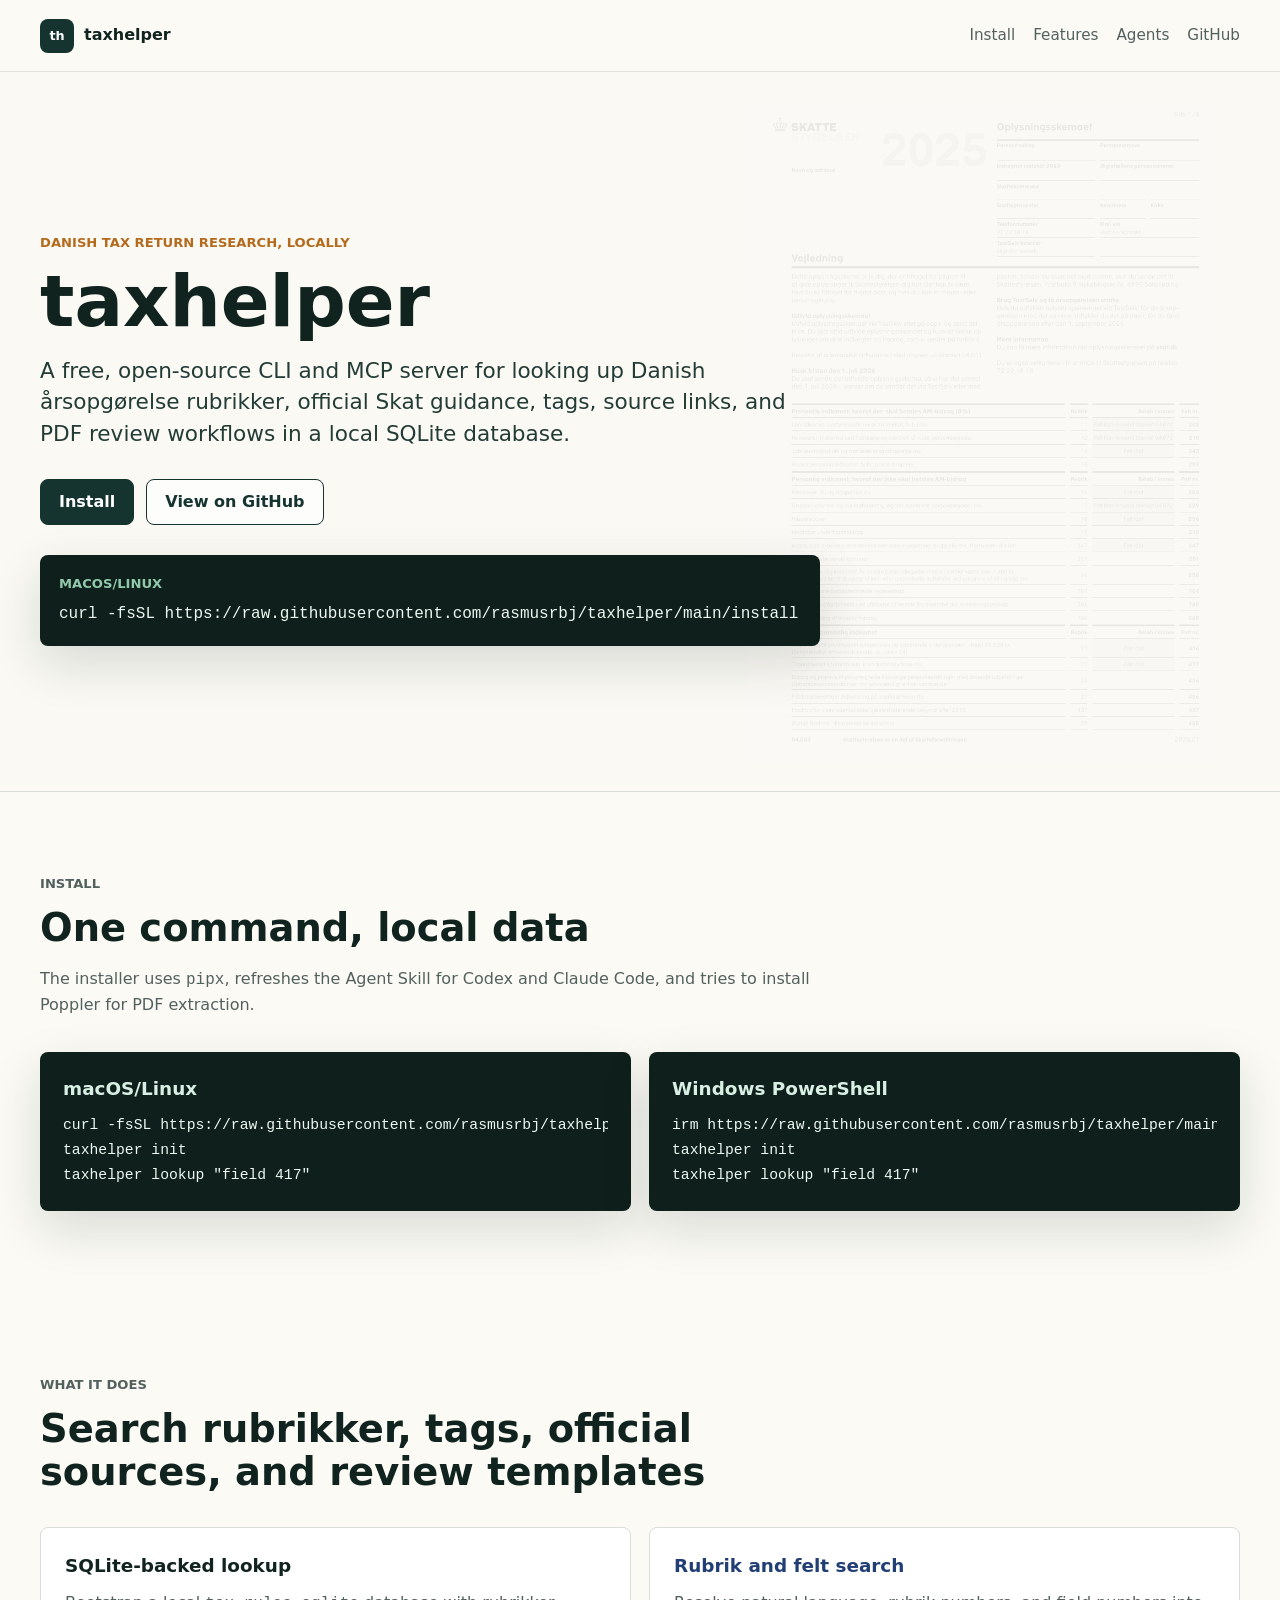
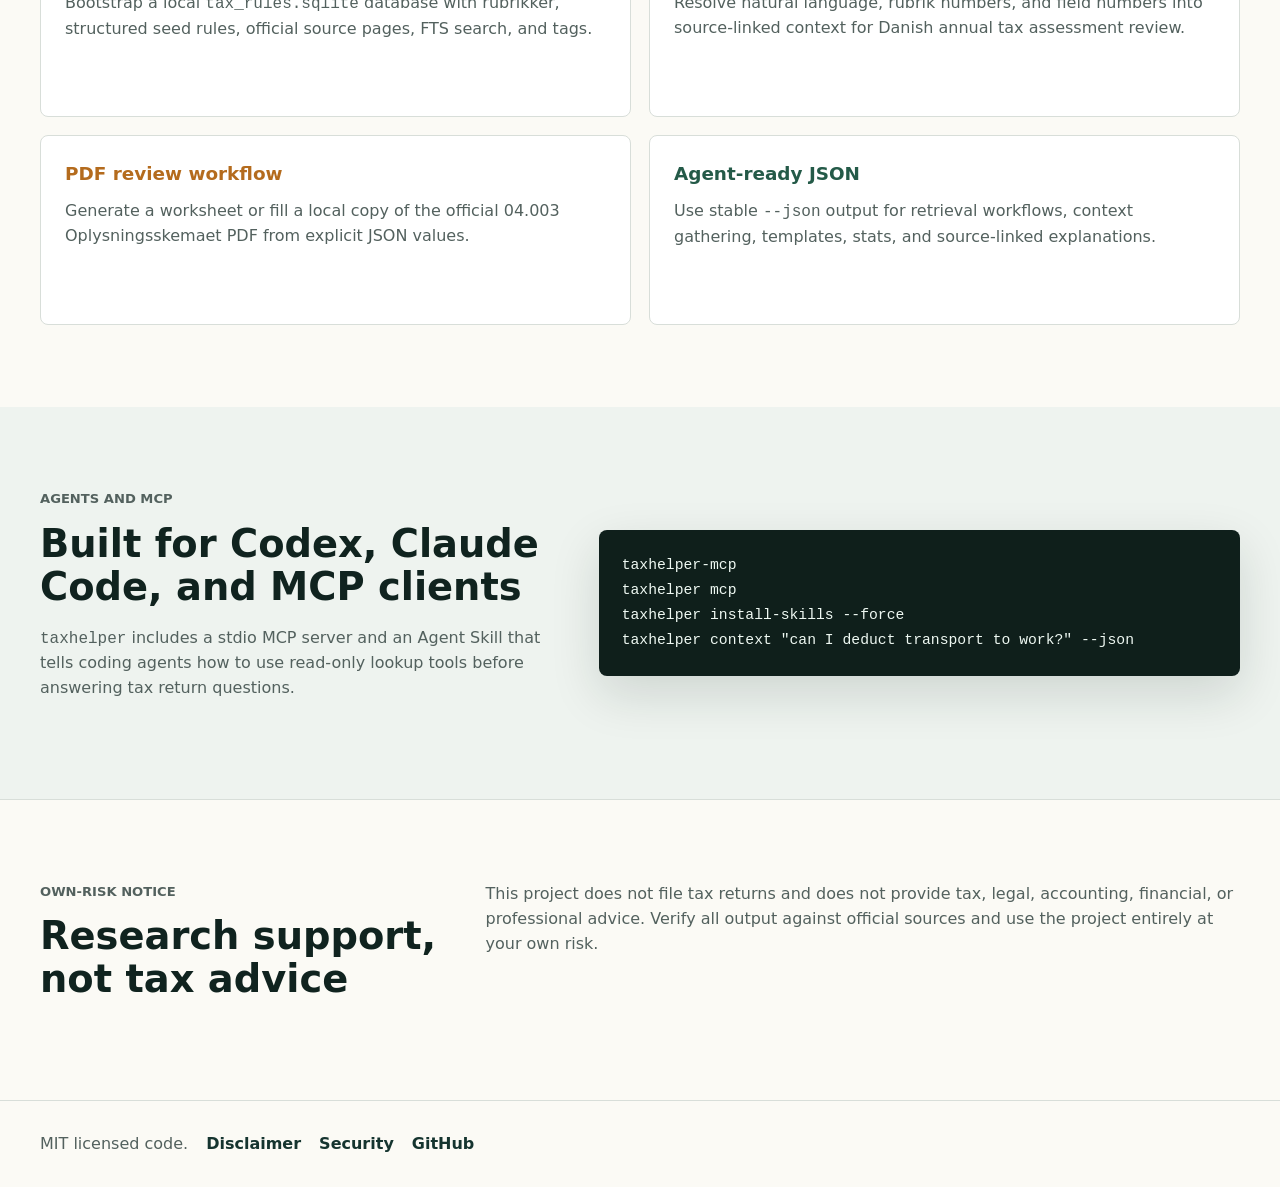
==== docs/index.html @ 37aed1f1 "Add GitHub Pages website" ====
<!doctype html>
<html lang="en">
  <head>
    <meta charset="utf-8" />
    <meta name="viewport" content="width=device-width, initial-scale=1" />
    <title>taxhelper | Danish årsopgørelse CLI and MCP server</title>
    <meta
      name="description"
      content="A local SQLite CLI and MCP server for understanding Danish årsopgørelse rubrikker, official Skat guidance, and PDF review workflows."
    />
    <meta property="og:title" content="taxhelper" />
    <meta
      property="og:description"
      content="Local SQLite CLI and MCP server for Danish årsopgørelse lookup, rubric search, Agent Skills, and PDF review workflows."
    />
    <meta property="og:type" content="website" />
    <meta property="og:url" content="https://rasmusrbj.github.io/taxhelper/" />
    <meta property="og:image" content="https://rasmusrbj.github.io/taxhelper/assets/form-preview.png" />
    <meta name="theme-color" content="#15342f" />
    <link rel="stylesheet" href="styles.css" />
  </head>
  <body>
    <header class="site-header">
      <a class="brand" href="#top" aria-label="taxhelper home">
        <span class="brand-mark">th</span>
        <span>taxhelper</span>
      </a>
      <nav aria-label="Main navigation">
        <a href="#install">Install</a>
        <a href="#features">Features</a>
        <a href="#agents">Agents</a>
        <a href="https://github.com/rasmusrbj/taxhelper">GitHub</a>
      </nav>
    </header>

    <main id="top">
      <section class="hero">
        <div class="hero-media" aria-hidden="true"></div>
        <div class="hero-content">
          <p class="eyebrow">Danish tax return research, locally</p>
          <h1>taxhelper</h1>
          <p class="lede">
            A free, open-source CLI and MCP server for looking up Danish
            <span lang="da">årsopgørelse</span> rubrikker, official Skat guidance,
            tags, source links, and PDF review workflows in a local SQLite database.
          </p>
          <div class="hero-actions">
            <a class="button primary" href="#install">Install</a>
            <a class="button secondary" href="https://github.com/rasmusrbj/taxhelper">View on GitHub</a>
          </div>
          <div class="quick-command" aria-label="Install command for macOS and Linux">
            <span>macOS/Linux</span>
            <code>curl -fsSL https://raw.githubusercontent.com/rasmusrbj/taxhelper/main/install.sh | sh</code>
          </div>
        </div>
      </section>

      <section id="install" class="section install-section">
        <div class="section-heading">
          <p class="eyebrow">Install</p>
          <h2>One command, local data</h2>
          <p>
            The installer uses <code>pipx</code>, refreshes the Agent Skill for
            Codex and Claude Code, and tries to install Poppler for PDF extraction.
          </p>
        </div>
        <div class="install-grid">
          <article class="command-panel">
            <h3>macOS/Linux</h3>
            <pre><code>curl -fsSL https://raw.githubusercontent.com/rasmusrbj/taxhelper/main/install.sh | sh
taxhelper init
taxhelper lookup "field 417"</code></pre>
          </article>
          <article class="command-panel">
            <h3>Windows PowerShell</h3>
            <pre><code>irm https://raw.githubusercontent.com/rasmusrbj/taxhelper/main/install.ps1 | iex
taxhelper init
taxhelper lookup "field 417"</code></pre>
          </article>
        </div>
      </section>

      <section id="features" class="section feature-section">
        <div class="section-heading compact">
          <p class="eyebrow">What it does</p>
          <h2>Search rubrikker, tags, official sources, and review templates</h2>
        </div>
        <div class="feature-grid">
          <article>
            <h3>SQLite-backed lookup</h3>
            <p>
              Bootstrap a local <code>tax_rules.sqlite</code> database with rubrikker,
              structured seed rules, official source pages, FTS search, and tags.
            </p>
          </article>
          <article>
            <h3>Rubrik and felt search</h3>
            <p>
              Resolve natural language, rubrik numbers, and field numbers into
              source-linked context for Danish annual tax assessment review.
            </p>
          </article>
          <article>
            <h3>PDF review workflow</h3>
            <p>
              Generate a worksheet or fill a local copy of the official 04.003
              <span lang="da">Oplysningsskemaet</span> PDF from explicit JSON values.
            </p>
          </article>
          <article>
            <h3>Agent-ready JSON</h3>
            <p>
              Use stable <code>--json</code> output for retrieval workflows,
              context gathering, templates, stats, and source-linked explanations.
            </p>
          </article>
        </div>
      </section>

      <section id="agents" class="section agents-section">
        <div class="agent-copy">
          <p class="eyebrow">Agents and MCP</p>
          <h2>Built for Codex, Claude Code, and MCP clients</h2>
          <p>
            <code>taxhelper</code> includes a stdio MCP server and an Agent Skill
            that tells coding agents how to use read-only lookup tools before
            answering tax return questions.
          </p>
        </div>
        <div class="terminal-panel">
          <pre><code>taxhelper-mcp
taxhelper mcp
taxhelper install-skills --force
taxhelper context "can I deduct transport to work?" --json</code></pre>
        </div>
      </section>

      <section class="section disclaimer-section">
        <div>
          <p class="eyebrow">Own-risk notice</p>
          <h2>Research support, not tax advice</h2>
        </div>
        <p>
          This project does not file tax returns and does not provide tax, legal,
          accounting, financial, or professional advice. Verify all output against
          official sources and use the project entirely at your own risk.
        </p>
      </section>
    </main>

    <footer class="site-footer">
      <span>MIT licensed code.</span>
      <a href="https://github.com/rasmusrbj/taxhelper/blob/main/DISCLAIMER.md">Disclaimer</a>
      <a href="https://github.com/rasmusrbj/taxhelper/blob/main/SECURITY.md">Security</a>
      <a href="https://github.com/rasmusrbj/taxhelper">GitHub</a>
    </footer>
  </body>
</html>
---- docs/styles.css ----
:root {
  color-scheme: light;
  --ink: #10231f;
  --muted: #53615e;
  --paper: #fbfaf5;
  --surface: #ffffff;
  --line: #d8ded9;
  --green: #15342f;
  --green-2: #245a48;
  --blue: #213f75;
  --amber: #b46b1d;
  --code: #0f1f1b;
}

* {
  box-sizing: border-box;
}

html {
  scroll-behavior: smooth;
}

body {
  margin: 0;
  background: var(--paper);
  color: var(--ink);
  font-family:
    Inter, ui-sans-serif, system-ui, -apple-system, BlinkMacSystemFont, "Segoe UI",
    sans-serif;
  font-size: 16px;
  line-height: 1.55;
  letter-spacing: 0;
}

a {
  color: inherit;
}

code,
pre {
  font-family:
    "SFMono-Regular", Consolas, "Liberation Mono", Menlo, ui-monospace, monospace;
}

.site-header {
  position: sticky;
  top: 0;
  z-index: 5;
  display: flex;
  align-items: center;
  justify-content: space-between;
  gap: 24px;
  min-height: 72px;
  padding: 0 40px;
  border-bottom: 1px solid rgba(16, 35, 31, 0.1);
  background: rgba(251, 250, 245, 0.94);
  backdrop-filter: blur(10px);
}

.brand {
  display: inline-flex;
  align-items: center;
  gap: 10px;
  font-weight: 800;
  text-decoration: none;
}

.brand-mark {
  display: inline-grid;
  place-items: center;
  width: 34px;
  height: 34px;
  border-radius: 8px;
  background: var(--green);
  color: #fff;
  font-size: 0.8rem;
}

nav {
  display: flex;
  flex-wrap: wrap;
  gap: 18px;
  color: var(--muted);
  font-size: 0.95rem;
}

nav a {
  text-decoration: none;
}

nav a:hover {
  color: var(--ink);
}

.hero {
  position: relative;
  min-height: 720px;
  display: grid;
  align-items: center;
  overflow: hidden;
  padding: 88px 40px 72px;
  border-bottom: 1px solid var(--line);
}

.hero-media {
  position: absolute;
  inset: 0;
  background-image: url("assets/form-preview.png");
  background-repeat: no-repeat;
  background-position: right 8% center;
  background-size: auto 92%;
  opacity: 0.22;
}

.hero::after {
  content: "";
  position: absolute;
  inset: 0;
  background: rgba(251, 250, 245, 0.68);
}

.hero-content {
  position: relative;
  z-index: 1;
  max-width: 850px;
}

.eyebrow {
  margin: 0 0 12px;
  color: var(--amber);
  font-size: 0.82rem;
  font-weight: 800;
  text-transform: uppercase;
}

h1,
h2,
h3,
p {
  margin-top: 0;
}

h1 {
  margin-bottom: 18px;
  font-size: 4.5rem;
  line-height: 1;
}

h2 {
  margin-bottom: 18px;
  font-size: 2.4rem;
  line-height: 1.12;
}

h3 {
  margin-bottom: 10px;
  font-size: 1.15rem;
}

.lede {
  max-width: 760px;
  color: #243c36;
  font-size: 1.35rem;
  line-height: 1.45;
}

.hero-actions {
  display: flex;
  flex-wrap: wrap;
  gap: 12px;
  margin: 30px 0;
}

.button {
  display: inline-flex;
  align-items: center;
  justify-content: center;
  min-height: 46px;
  padding: 0 18px;
  border: 1px solid var(--green);
  border-radius: 8px;
  font-weight: 750;
  text-decoration: none;
}

.button.primary {
  background: var(--green);
  color: #fff;
}

.button.secondary {
  background: rgba(255, 255, 255, 0.72);
  color: var(--green);
}

.quick-command,
.command-panel,
.terminal-panel {
  border: 1px solid rgba(16, 35, 31, 0.16);
  border-radius: 8px;
  background: var(--code);
  color: #eef8f2;
  box-shadow: 0 18px 50px rgba(16, 35, 31, 0.14);
}

.quick-command {
  max-width: 780px;
  padding: 18px;
}

.quick-command span {
  display: block;
  margin-bottom: 8px;
  color: #91c9ad;
  font-size: 0.82rem;
  font-weight: 800;
  text-transform: uppercase;
}

.quick-command code {
  display: block;
  overflow-x: auto;
  white-space: nowrap;
}

.section {
  padding: 82px 40px;
}

.section-heading {
  max-width: 770px;
  margin-bottom: 34px;
}

.section-heading p,
.agent-copy p,
.disclaimer-section p {
  color: var(--muted);
}

.install-grid,
.feature-grid {
  display: grid;
  grid-template-columns: repeat(2, minmax(0, 1fr));
  gap: 18px;
}

.command-panel,
.terminal-panel {
  padding: 22px;
}

.command-panel h3 {
  color: #d8efe3;
}

pre {
  margin: 0;
  overflow-x: auto;
  white-space: pre;
}

pre code {
  color: #eef8f2;
  font-size: 0.92rem;
}

.feature-grid article {
  min-height: 190px;
  padding: 24px;
  border: 1px solid var(--line);
  border-radius: 8px;
  background: var(--surface);
}

.feature-grid article:nth-child(2) h3 {
  color: var(--blue);
}

.feature-grid article:nth-child(3) h3 {
  color: var(--amber);
}

.feature-grid article:nth-child(4) h3 {
  color: var(--green-2);
}

.feature-grid p {
  color: var(--muted);
}

.agents-section {
  display: grid;
  grid-template-columns: minmax(0, 0.9fr) minmax(0, 1.1fr);
  align-items: center;
  gap: 34px;
  background: #eef3ef;
}

.disclaimer-section {
  display: grid;
  grid-template-columns: minmax(0, 0.6fr) minmax(0, 1.1fr);
  gap: 34px;
  border-top: 1px solid var(--line);
  border-bottom: 1px solid var(--line);
}

.site-footer {
  display: flex;
  flex-wrap: wrap;
  gap: 18px;
  align-items: center;
  min-height: 86px;
  padding: 0 40px;
  color: var(--muted);
}

.site-footer a {
  color: var(--green);
  font-weight: 700;
  text-decoration: none;
}

.not-found {
  display: grid;
  min-height: 100vh;
  place-items: center;
  padding: 24px;
}

.not-found-panel {
  max-width: 620px;
}

@media (max-width: 860px) {
  .site-header {
    align-items: flex-start;
    flex-direction: column;
    justify-content: center;
    min-height: 116px;
    padding: 20px 22px;
  }

  nav {
    gap: 14px;
  }

  .hero {
    min-height: 660px;
    padding: 64px 22px 56px;
  }

  .hero-media {
    background-position: right -120px bottom -20px;
    background-size: auto 72%;
  }

  h1 {
    font-size: 3rem;
  }

  h2 {
    font-size: 2rem;
  }

  .lede {
    font-size: 1.12rem;
  }

  .section {
    padding: 58px 22px;
  }

  .install-grid,
  .feature-grid,
  .agents-section,
  .disclaimer-section {
    grid-template-columns: 1fr;
  }
}
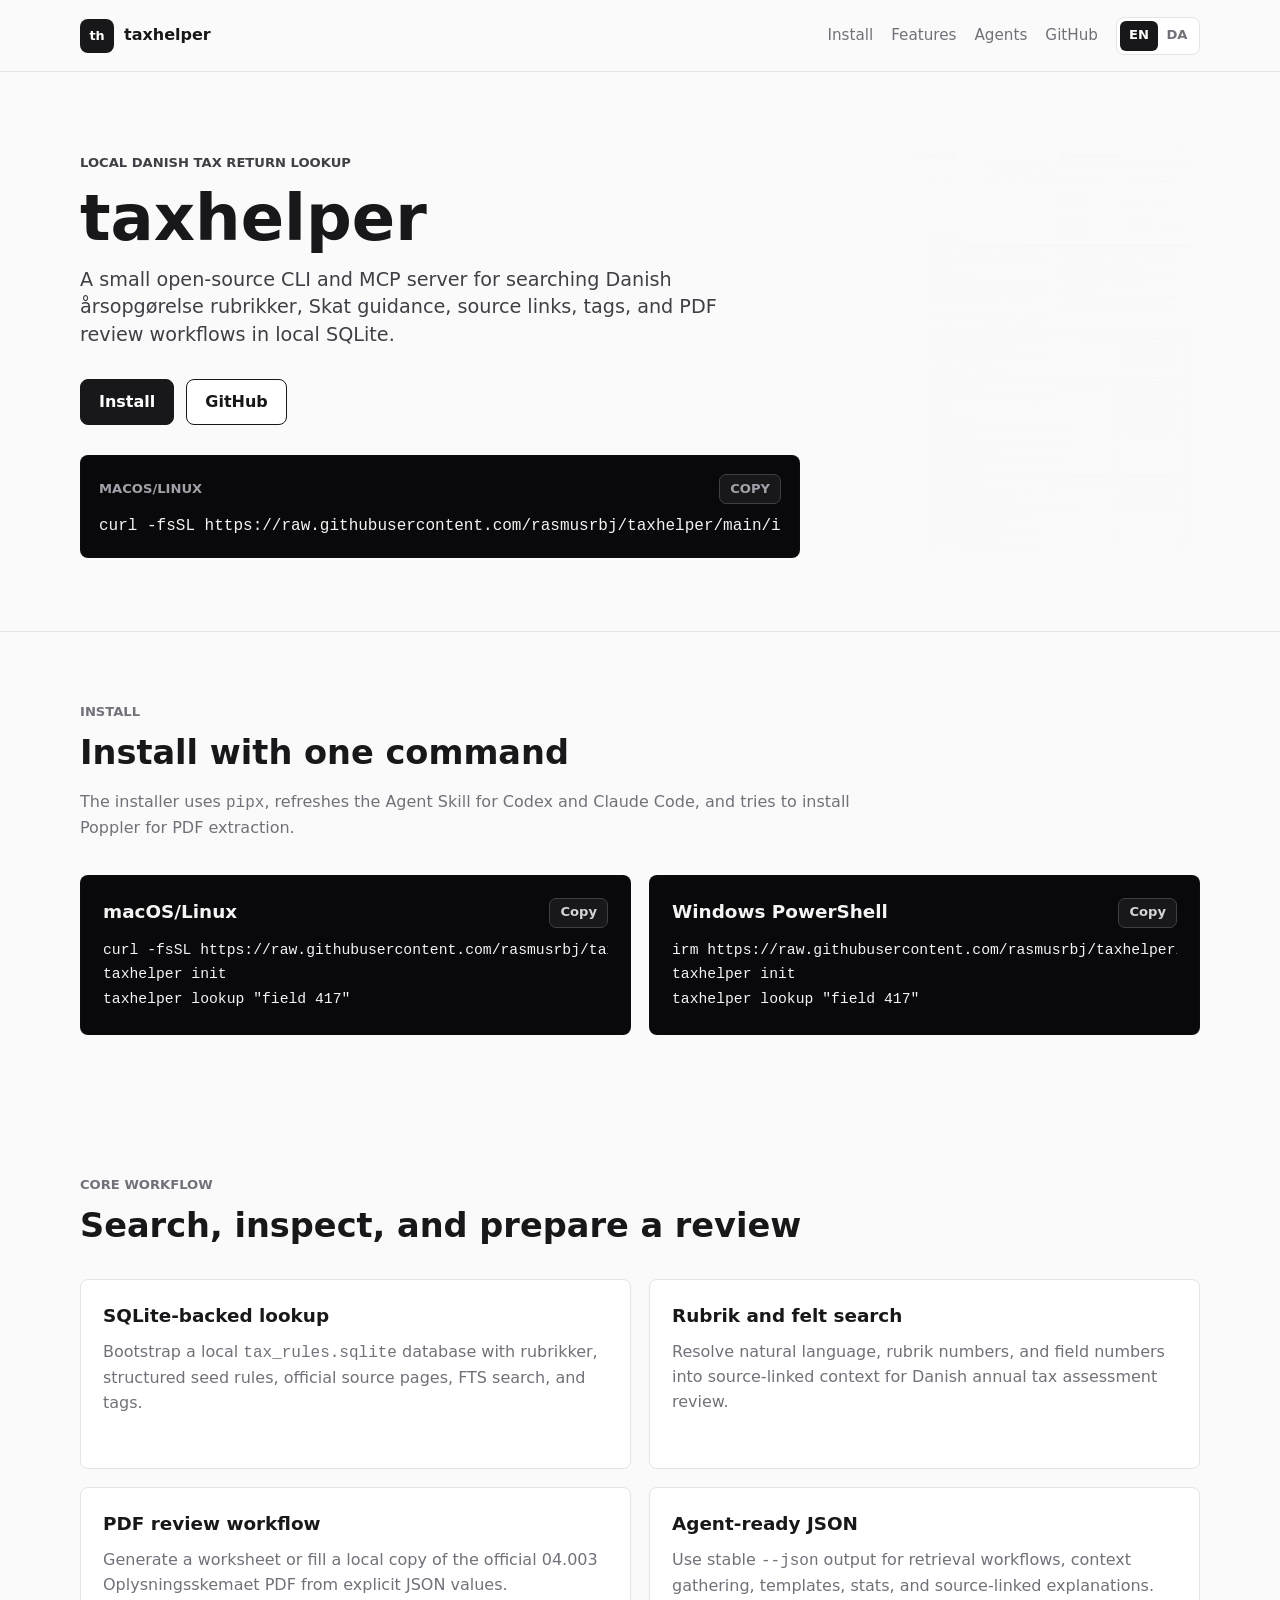
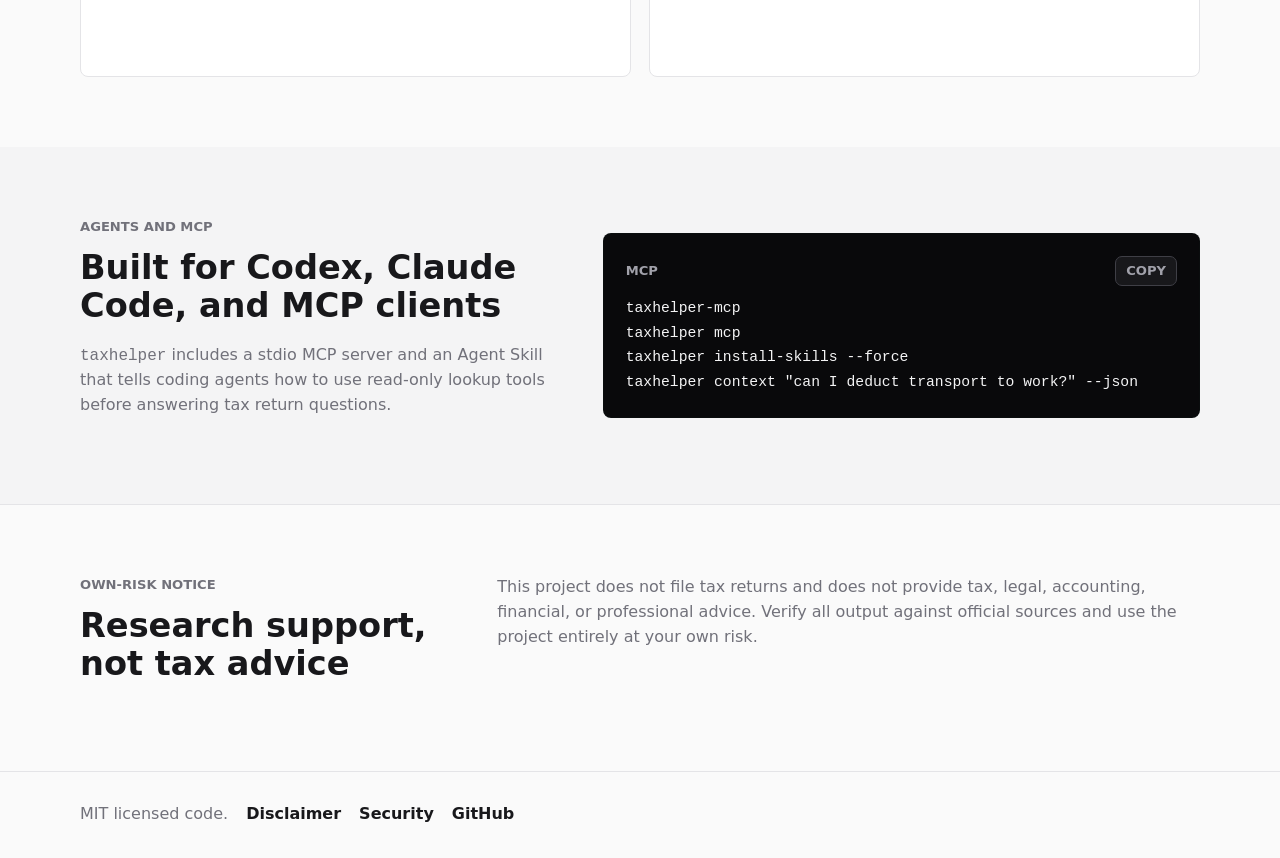
==== commit 39ea83a5: "Simplify Pages site design" ====
--- a/docs/index.html
+++ b/docs/index.html
@@ -16,64 +16,113 @@
     <meta property="og:type" content="website" />
     <meta property="og:url" content="https://rasmusrbj.github.io/taxhelper/" />
     <meta property="og:image" content="https://rasmusrbj.github.io/taxhelper/assets/form-preview.png" />
-    <meta name="theme-color" content="#15342f" />
+    <meta name="theme-color" content="#18181b" />
     <link rel="stylesheet" href="styles.css" />
+    <script src="app.js" defer></script>
   </head>
-  <body>
+  <body data-lang="en">
     <header class="site-header">
       <a class="brand" href="#top" aria-label="taxhelper home">
         <span class="brand-mark">th</span>
         <span>taxhelper</span>
       </a>
-      <nav aria-label="Main navigation">
-        <a href="#install">Install</a>
-        <a href="#features">Features</a>
-        <a href="#agents">Agents</a>
-        <a href="https://github.com/rasmusrbj/taxhelper">GitHub</a>
-      </nav>
+      <div class="header-actions">
+        <nav aria-label="Main navigation">
+          <a href="#install">Install</a>
+          <a href="#features">Features</a>
+          <a href="#agents">Agents</a>
+          <a href="https://github.com/rasmusrbj/taxhelper">GitHub</a>
+        </nav>
+        <div class="language-switch" aria-label="Language">
+          <button type="button" data-set-lang="en" aria-pressed="true">EN</button>
+          <button type="button" data-set-lang="da" aria-pressed="false">DA</button>
+        </div>
+      </div>
     </header>
 
     <main id="top">
       <section class="hero">
         <div class="hero-media" aria-hidden="true"></div>
         <div class="hero-content">
-          <p class="eyebrow">Danish tax return research, locally</p>
+          <p class="eyebrow">
+            <span class="lang-en">Local Danish tax return lookup</span>
+            <span class="lang-da">Lokalt opslag i dansk årsopgørelse</span>
+          </p>
           <h1>taxhelper</h1>
           <p class="lede">
-            A free, open-source CLI and MCP server for looking up Danish
-            <span lang="da">årsopgørelse</span> rubrikker, official Skat guidance,
-            tags, source links, and PDF review workflows in a local SQLite database.
+            <span class="lang-en">
+              A small open-source CLI and MCP server for searching Danish
+              <span lang="da">årsopgørelse</span> rubrikker, Skat guidance, source
+              links, tags, and PDF review workflows in local SQLite.
+            </span>
+            <span class="lang-da" lang="da">
+              Et lille open-source CLI og MCP server til opslag i rubrikker,
+              Skat-vejledning, kildehenvisninger, tags og PDF-review i lokal SQLite.
+            </span>
           </p>
           <div class="hero-actions">
-            <a class="button primary" href="#install">Install</a>
-            <a class="button secondary" href="https://github.com/rasmusrbj/taxhelper">View on GitHub</a>
+            <a class="button primary" href="#install">
+              <span class="lang-en">Install</span>
+              <span class="lang-da">Installer</span>
+            </a>
+            <a class="button secondary" href="https://github.com/rasmusrbj/taxhelper">GitHub</a>
           </div>
           <div class="quick-command" aria-label="Install command for macOS and Linux">
-            <span>macOS/Linux</span>
-            <code>curl -fsSL https://raw.githubusercontent.com/rasmusrbj/taxhelper/main/install.sh | sh</code>
+            <div class="command-head">
+              <span>macOS/Linux</span>
+              <button class="copy-button" type="button" data-copy-target="hero-install">
+                <span class="lang-en">Copy</span>
+                <span class="lang-da">Kopiér</span>
+              </button>
+            </div>
+            <code id="hero-install">curl -fsSL https://raw.githubusercontent.com/rasmusrbj/taxhelper/main/install.sh | sh</code>
           </div>
         </div>
       </section>
 
       <section id="install" class="section install-section">
         <div class="section-heading">
-          <p class="eyebrow">Install</p>
-          <h2>One command, local data</h2>
+          <p class="eyebrow">
+            <span class="lang-en">Install</span>
+            <span class="lang-da">Installation</span>
+          </p>
+          <h2>
+            <span class="lang-en">Install with one command</span>
+            <span class="lang-da">Installer med én kommando</span>
+          </h2>
           <p>
-            The installer uses <code>pipx</code>, refreshes the Agent Skill for
-            Codex and Claude Code, and tries to install Poppler for PDF extraction.
+            <span class="lang-en">
+              The installer uses <code>pipx</code>, refreshes the Agent Skill for
+              Codex and Claude Code, and tries to install Poppler for PDF extraction.
+            </span>
+            <span class="lang-da" lang="da">
+              Installeren bruger <code>pipx</code>, opdaterer Agent Skill til
+              Codex og Claude Code og forsøger at installere Poppler til PDF-udtræk.
+            </span>
           </p>
         </div>
         <div class="install-grid">
           <article class="command-panel">
-            <h3>macOS/Linux</h3>
-            <pre><code>curl -fsSL https://raw.githubusercontent.com/rasmusrbj/taxhelper/main/install.sh | sh
+            <div class="command-head">
+              <h3>macOS/Linux</h3>
+              <button class="copy-button" type="button" data-copy-target="unix-install">
+                <span class="lang-en">Copy</span>
+                <span class="lang-da">Kopiér</span>
+              </button>
+            </div>
+            <pre><code id="unix-install">curl -fsSL https://raw.githubusercontent.com/rasmusrbj/taxhelper/main/install.sh | sh
 taxhelper init
 taxhelper lookup "field 417"</code></pre>
           </article>
           <article class="command-panel">
-            <h3>Windows PowerShell</h3>
-            <pre><code>irm https://raw.githubusercontent.com/rasmusrbj/taxhelper/main/install.ps1 | iex
+            <div class="command-head">
+              <h3>Windows PowerShell</h3>
+              <button class="copy-button" type="button" data-copy-target="windows-install">
+                <span class="lang-en">Copy</span>
+                <span class="lang-da">Kopiér</span>
+              </button>
+            </div>
+            <pre><code id="windows-install">irm https://raw.githubusercontent.com/rasmusrbj/taxhelper/main/install.ps1 | iex
 taxhelper init
 taxhelper lookup "field 417"</code></pre>
           </article>
@@ -82,36 +131,77 @@
 
       <section id="features" class="section feature-section">
         <div class="section-heading compact">
-          <p class="eyebrow">What it does</p>
-          <h2>Search rubrikker, tags, official sources, and review templates</h2>
+          <p class="eyebrow">
+            <span class="lang-en">Core workflow</span>
+            <span class="lang-da">Workflow</span>
+          </p>
+          <h2>
+            <span class="lang-en">Search, inspect, and prepare a review</span>
+            <span class="lang-da">Søg, gennemgå og forbered review</span>
+          </h2>
         </div>
         <div class="feature-grid">
           <article>
-            <h3>SQLite-backed lookup</h3>
-            <p>
-              Bootstrap a local <code>tax_rules.sqlite</code> database with rubrikker,
-              structured seed rules, official source pages, FTS search, and tags.
-            </p>
-          </article>
-          <article>
-            <h3>Rubrik and felt search</h3>
-            <p>
-              Resolve natural language, rubrik numbers, and field numbers into
-              source-linked context for Danish annual tax assessment review.
-            </p>
-          </article>
-          <article>
-            <h3>PDF review workflow</h3>
-            <p>
-              Generate a worksheet or fill a local copy of the official 04.003
-              <span lang="da">Oplysningsskemaet</span> PDF from explicit JSON values.
-            </p>
-          </article>
-          <article>
-            <h3>Agent-ready JSON</h3>
-            <p>
-              Use stable <code>--json</code> output for retrieval workflows,
-              context gathering, templates, stats, and source-linked explanations.
+            <h3>
+              <span class="lang-en">SQLite-backed lookup</span>
+              <span class="lang-da">SQLite-baseret opslag</span>
+            </h3>
+            <p>
+              <span class="lang-en">
+                Bootstrap a local <code>tax_rules.sqlite</code> database with rubrikker,
+                structured seed rules, official source pages, FTS search, and tags.
+              </span>
+              <span class="lang-da" lang="da">
+                Opret en lokal <code>tax_rules.sqlite</code> database med rubrikker,
+                seed-regler, officielle kilder, FTS-søgning og tags.
+              </span>
+            </p>
+          </article>
+          <article>
+            <h3>
+              <span class="lang-en">Rubrik and felt search</span>
+              <span class="lang-da">Søg i rubrik og felt</span>
+            </h3>
+            <p>
+              <span class="lang-en">
+                Resolve natural language, rubrik numbers, and field numbers into
+                source-linked context for Danish annual tax assessment review.
+              </span>
+              <span class="lang-da" lang="da">
+                Slå naturligt sprog, rubriknumre og feltnumre op med kildehenvisninger.
+              </span>
+            </p>
+          </article>
+          <article>
+            <h3>
+              <span class="lang-en">PDF review workflow</span>
+              <span class="lang-da">PDF-review</span>
+            </h3>
+            <p>
+              <span class="lang-en">
+                Generate a worksheet or fill a local copy of the official 04.003
+                <span lang="da">Oplysningsskemaet</span> PDF from explicit JSON values.
+              </span>
+              <span class="lang-da" lang="da">
+                Generér en tjekliste eller udfyld en lokal kopi af 04.003 PDF'en
+                fra eksplicitte JSON-værdier.
+              </span>
+            </p>
+          </article>
+          <article>
+            <h3>
+              <span class="lang-en">Agent-ready JSON</span>
+              <span class="lang-da">JSON til agenter</span>
+            </h3>
+            <p>
+              <span class="lang-en">
+                Use stable <code>--json</code> output for retrieval workflows,
+                context gathering, templates, stats, and source-linked explanations.
+              </span>
+              <span class="lang-da" lang="da">
+                Brug stabilt <code>--json</code> output til context, templates,
+                statistik og kildebaserede forklaringer.
+              </span>
             </p>
           </article>
         </div>
@@ -119,16 +209,35 @@
 
       <section id="agents" class="section agents-section">
         <div class="agent-copy">
-          <p class="eyebrow">Agents and MCP</p>
-          <h2>Built for Codex, Claude Code, and MCP clients</h2>
+          <p class="eyebrow">
+            <span class="lang-en">Agents and MCP</span>
+            <span class="lang-da">Agenter og MCP</span>
+          </p>
+          <h2>
+            <span class="lang-en">Built for Codex, Claude Code, and MCP clients</span>
+            <span class="lang-da">Bygget til Codex, Claude Code og MCP-klienter</span>
+          </h2>
           <p>
-            <code>taxhelper</code> includes a stdio MCP server and an Agent Skill
-            that tells coding agents how to use read-only lookup tools before
-            answering tax return questions.
+            <span class="lang-en">
+              <code>taxhelper</code> includes a stdio MCP server and an Agent Skill
+              that tells coding agents how to use read-only lookup tools before
+              answering tax return questions.
+            </span>
+            <span class="lang-da" lang="da">
+              <code>taxhelper</code> har en stdio MCP server og en Agent Skill,
+              så agenter kan bruge read-only opslag før de svarer.
+            </span>
           </p>
         </div>
         <div class="terminal-panel">
-          <pre><code>taxhelper-mcp
+          <div class="command-head">
+            <span>MCP</span>
+            <button class="copy-button" type="button" data-copy-target="mcp-command">
+              <span class="lang-en">Copy</span>
+              <span class="lang-da">Kopiér</span>
+            </button>
+          </div>
+          <pre><code id="mcp-command">taxhelper-mcp
 taxhelper mcp
 taxhelper install-skills --force
 taxhelper context "can I deduct transport to work?" --json</code></pre>
@@ -137,13 +246,26 @@
 
       <section class="section disclaimer-section">
         <div>
-          <p class="eyebrow">Own-risk notice</p>
-          <h2>Research support, not tax advice</h2>
+          <p class="eyebrow">
+            <span class="lang-en">Own-risk notice</span>
+            <span class="lang-da">Brug på eget ansvar</span>
+          </p>
+          <h2>
+            <span class="lang-en">Research support, not tax advice</span>
+            <span class="lang-da">Researchhjælp, ikke skatterådgivning</span>
+          </h2>
         </div>
         <p>
-          This project does not file tax returns and does not provide tax, legal,
-          accounting, financial, or professional advice. Verify all output against
-          official sources and use the project entirely at your own risk.
+          <span class="lang-en">
+            This project does not file tax returns and does not provide tax, legal,
+            accounting, financial, or professional advice. Verify all output against
+            official sources and use the project entirely at your own risk.
+          </span>
+          <span class="lang-da" lang="da">
+            Projektet indsender ikke skatteoplysninger og er ikke skattemæssig,
+            juridisk, økonomisk eller professionel rådgivning. Tjek altid mod
+            officielle kilder og brug værktøjet på eget ansvar.
+          </span>
         </p>
       </section>
     </main>
--- a/docs/styles.css
+++ b/docs/styles.css
@@ -1,15 +1,14 @@
 :root {
   color-scheme: light;
-  --ink: #10231f;
-  --muted: #53615e;
-  --paper: #fbfaf5;
+  --ink: #18181b;
+  --muted: #71717a;
+  --paper: #fafafa;
   --surface: #ffffff;
-  --line: #d8ded9;
-  --green: #15342f;
-  --green-2: #245a48;
-  --blue: #213f75;
-  --amber: #b46b1d;
-  --code: #0f1f1b;
+  --surface-subtle: #f4f4f5;
+  --line: #e4e4e7;
+  --zinc-700: #3f3f46;
+  --zinc-900: #18181b;
+  --code: #09090b;
 }
 
 * {
@@ -51,10 +50,16 @@
   justify-content: space-between;
   gap: 24px;
   min-height: 72px;
-  padding: 0 40px;
-  border-bottom: 1px solid rgba(16, 35, 31, 0.1);
-  background: rgba(251, 250, 245, 0.94);
+  padding: 0 max(24px, calc((100vw - 1120px) / 2));
+  border-bottom: 1px solid var(--line);
+  background: rgba(250, 250, 250, 0.92);
   backdrop-filter: blur(10px);
+}
+
+.header-actions {
+  display: flex;
+  align-items: center;
+  gap: 18px;
 }
 
 .brand {
@@ -71,7 +76,7 @@
   width: 34px;
   height: 34px;
   border-radius: 8px;
-  background: var(--green);
+  background: var(--zinc-900);
   color: #fff;
   font-size: 0.8rem;
 }
@@ -92,14 +97,53 @@
   color: var(--ink);
 }
 
+.language-switch {
+  display: inline-flex;
+  padding: 3px;
+  border: 1px solid var(--line);
+  border-radius: 8px;
+  background: var(--surface);
+}
+
+.language-switch button {
+  min-width: 38px;
+  min-height: 30px;
+  border: 0;
+  border-radius: 6px;
+  background: transparent;
+  color: var(--muted);
+  font: inherit;
+  font-size: 0.82rem;
+  font-weight: 800;
+  cursor: pointer;
+}
+
+.language-switch button[aria-pressed="true"] {
+  background: var(--zinc-900);
+  color: #fff;
+}
+
+.lang-da {
+  display: none;
+}
+
+body[data-lang="da"] .lang-en {
+  display: none;
+}
+
+body[data-lang="da"] .lang-da {
+  display: contents;
+}
+
 .hero {
   position: relative;
-  min-height: 720px;
+  min-height: 560px;
   display: grid;
   align-items: center;
   overflow: hidden;
-  padding: 88px 40px 72px;
+  padding: 72px max(24px, calc((100vw - 1120px) / 2)) 64px;
   border-bottom: 1px solid var(--line);
+  background: var(--paper);
 }
 
 .hero-media {
@@ -107,27 +151,27 @@
   inset: 0;
   background-image: url("assets/form-preview.png");
   background-repeat: no-repeat;
-  background-position: right 8% center;
-  background-size: auto 92%;
-  opacity: 0.22;
+  background-position: right max(24px, calc((100vw - 1120px) / 2)) center;
+  background-size: auto 76%;
+  opacity: 0.08;
 }
 
 .hero::after {
   content: "";
   position: absolute;
   inset: 0;
-  background: rgba(251, 250, 245, 0.68);
+  background: linear-gradient(90deg, #fafafa 0%, rgba(250, 250, 250, 0.95) 52%, rgba(250, 250, 250, 0.78) 100%);
 }
 
 .hero-content {
   position: relative;
   z-index: 1;
-  max-width: 850px;
+  max-width: 720px;
 }
 
 .eyebrow {
   margin: 0 0 12px;
-  color: var(--amber);
+  color: var(--zinc-700);
   font-size: 0.82rem;
   font-weight: 800;
   text-transform: uppercase;
@@ -141,14 +185,14 @@
 }
 
 h1 {
-  margin-bottom: 18px;
-  font-size: 4.5rem;
+  margin-bottom: 16px;
+  font-size: 4rem;
   line-height: 1;
 }
 
 h2 {
   margin-bottom: 18px;
-  font-size: 2.4rem;
+  font-size: 2.1rem;
   line-height: 1.12;
 }
 
@@ -158,9 +202,9 @@
 }
 
 .lede {
-  max-width: 760px;
-  color: #243c36;
-  font-size: 1.35rem;
+  max-width: 680px;
+  color: #3f3f46;
+  font-size: 1.2rem;
   line-height: 1.45;
 }
 
@@ -177,20 +221,20 @@
   justify-content: center;
   min-height: 46px;
   padding: 0 18px;
-  border: 1px solid var(--green);
+  border: 1px solid var(--zinc-900);
   border-radius: 8px;
   font-weight: 750;
   text-decoration: none;
 }
 
 .button.primary {
-  background: var(--green);
+  background: var(--zinc-900);
   color: #fff;
 }
 
 .button.secondary {
-  background: rgba(255, 255, 255, 0.72);
-  color: var(--green);
+  background: var(--surface);
+  color: var(--zinc-900);
 }
 
 .quick-command,
@@ -199,8 +243,8 @@
   border: 1px solid rgba(16, 35, 31, 0.16);
   border-radius: 8px;
   background: var(--code);
-  color: #eef8f2;
-  box-shadow: 0 18px 50px rgba(16, 35, 31, 0.14);
+  color: #f4f4f5;
+  box-shadow: none;
 }
 
 .quick-command {
@@ -208,10 +252,17 @@
   padding: 18px;
 }
 
-.quick-command span {
-  display: block;
-  margin-bottom: 8px;
-  color: #91c9ad;
+.command-head {
+  display: flex;
+  align-items: center;
+  justify-content: space-between;
+  gap: 14px;
+  margin-bottom: 10px;
+}
+
+.quick-command .command-head span,
+.terminal-panel .command-head span {
+  color: #a1a1aa;
   font-size: 0.82rem;
   font-weight: 800;
   text-transform: uppercase;
@@ -224,7 +275,9 @@
 }
 
 .section {
-  padding: 82px 40px;
+  width: min(1120px, calc(100% - 48px));
+  margin: 0 auto;
+  padding: 70px 0;
 }
 
 .section-heading {
@@ -251,7 +304,26 @@
 }
 
 .command-panel h3 {
-  color: #d8efe3;
+  margin: 0;
+  color: #f4f4f5;
+}
+
+.copy-button {
+  min-height: 30px;
+  padding: 0 10px;
+  border: 1px solid #3f3f46;
+  border-radius: 7px;
+  background: #18181b;
+  color: #d4d4d8;
+  font: inherit;
+  font-size: 0.82rem;
+  font-weight: 800;
+  cursor: pointer;
+}
+
+.copy-button:hover {
+  border-color: #71717a;
+  color: #fff;
 }
 
 pre {
@@ -261,30 +333,18 @@
 }
 
 pre code {
-  color: #eef8f2;
+  color: #f4f4f5;
   font-size: 0.92rem;
 }
 
 .feature-grid article {
   min-height: 190px;
-  padding: 24px;
+  padding: 22px;
   border: 1px solid var(--line);
   border-radius: 8px;
   background: var(--surface);
 }
 
-.feature-grid article:nth-child(2) h3 {
-  color: var(--blue);
-}
-
-.feature-grid article:nth-child(3) h3 {
-  color: var(--amber);
-}
-
-.feature-grid article:nth-child(4) h3 {
-  color: var(--green-2);
-}
-
 .feature-grid p {
   color: var(--muted);
 }
@@ -294,13 +354,21 @@
   grid-template-columns: minmax(0, 0.9fr) minmax(0, 1.1fr);
   align-items: center;
   gap: 34px;
-  background: #eef3ef;
+  width: 100%;
+  max-width: none;
+  padding-right: max(24px, calc((100vw - 1120px) / 2));
+  padding-left: max(24px, calc((100vw - 1120px) / 2));
+  background: var(--surface-subtle);
 }
 
 .disclaimer-section {
   display: grid;
   grid-template-columns: minmax(0, 0.6fr) minmax(0, 1.1fr);
   gap: 34px;
+  width: 100%;
+  max-width: none;
+  padding-right: max(24px, calc((100vw - 1120px) / 2));
+  padding-left: max(24px, calc((100vw - 1120px) / 2));
   border-top: 1px solid var(--line);
   border-bottom: 1px solid var(--line);
 }
@@ -311,12 +379,12 @@
   gap: 18px;
   align-items: center;
   min-height: 86px;
-  padding: 0 40px;
+  padding: 0 max(24px, calc((100vw - 1120px) / 2));
   color: var(--muted);
 }
 
 .site-footer a {
-  color: var(--green);
+  color: var(--zinc-900);
   font-weight: 700;
   text-decoration: none;
 }
@@ -345,14 +413,20 @@
     gap: 14px;
   }
 
+  .header-actions {
+    align-items: flex-start;
+    flex-direction: column;
+    gap: 14px;
+  }
+
   .hero {
-    min-height: 660px;
-    padding: 64px 22px 56px;
+    min-height: 560px;
+    padding: 54px 22px 48px;
   }
 
   .hero-media {
-    background-position: right -120px bottom -20px;
-    background-size: auto 72%;
+    background-position: right -130px bottom -40px;
+    background-size: auto 62%;
   }
 
   h1 {
@@ -368,7 +442,8 @@
   }
 
   .section {
-    padding: 58px 22px;
+    width: min(100% - 44px, 1120px);
+    padding: 54px 0;
   }
 
   .install-grid,
@@ -377,4 +452,11 @@
   .disclaimer-section {
     grid-template-columns: 1fr;
   }
-}
+
+  .agents-section,
+  .disclaimer-section {
+    width: 100%;
+    padding-right: 22px;
+    padding-left: 22px;
+  }
+}
